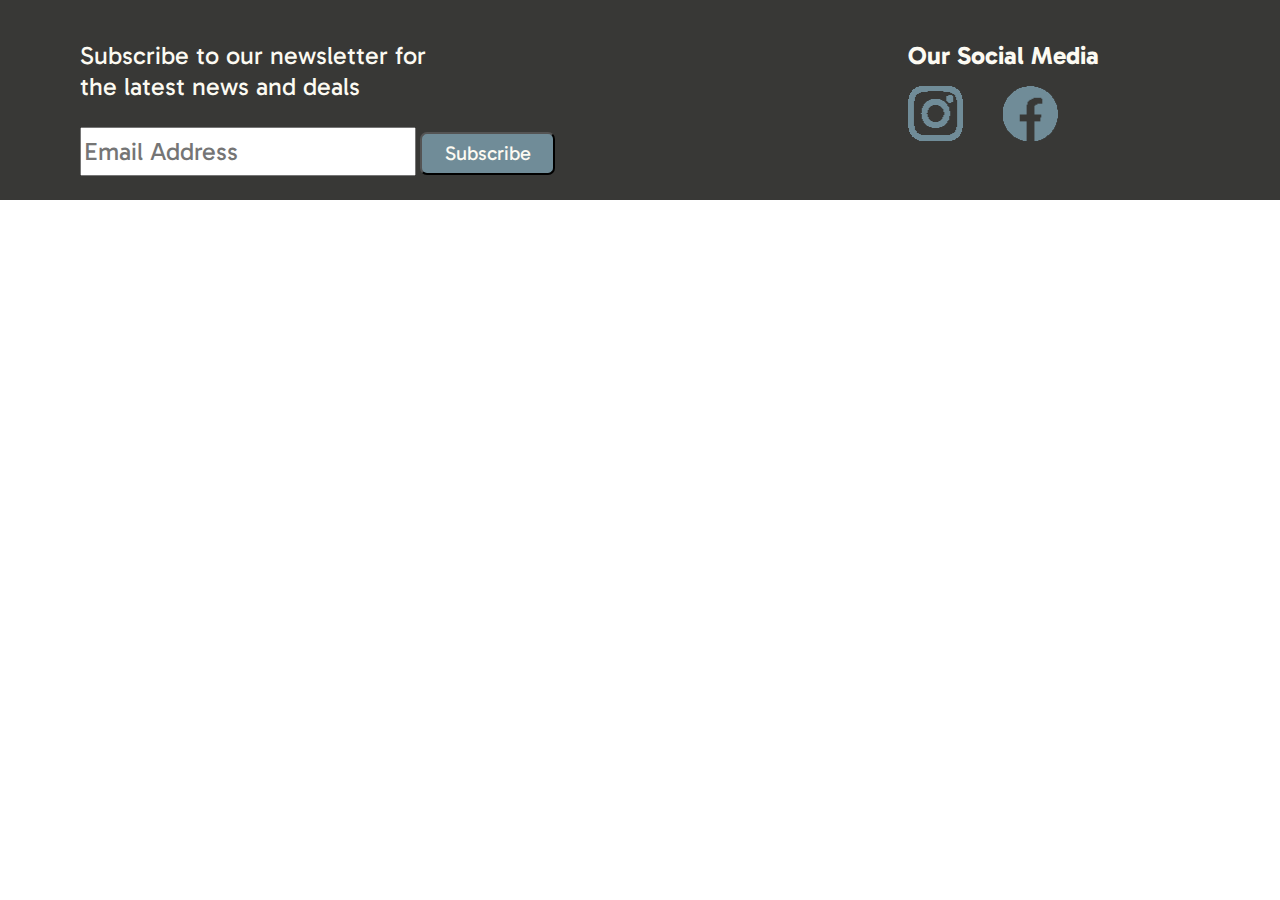
==== Pages/reservations.html @ e300bddf "Our Story page done w/ bugs" ====
<!DOCTYPE html>
<html lang="en">
<head>
    <meta charset="UTF-8">
    <meta http-equiv="X-UA-Compatible" content="IE=edge">
    <meta name="viewport" content="width=device-width, initial-scale=1.0">
    <title>Hikari-Reservations</title>
    <link rel="stylesheet" type="text/css" href="../css/reservations.css">
    <link rel="stylesheet" type="text/css" href="../css/global.css">
    <link rel="preconnect" href="https://fonts.googleapis.com">
    <link rel="preconnect" href="https://fonts.gstatic.com" crossorigin>
    <link href="https://fonts.googleapis.com/css2?family=DM+Serif+Display:ital@0;1&family=
    Gabarito:wght@400;500;600;700;800;900&family=Kaisei+Opti:wght@400;500;700&display=swap" rel="stylesheet">
</head>
<body>
    <div class="footer">
        <div id="footerLeft">
            <p>Subscribe to our newsletter for<br>the latest news and deals</p>
            <form>
                <input type="email" placeholder="Email Address" name="email" id="email">
                <input type="submit" value="Subscribe" name="subscribe" id="subscribe">
            </form>
        </div>
        <div id="footerRight">
            <label><b>Our Social Media</b></label>
            <div>
                <a href="#"><img src="../icons/logos/instagram icon.png"></a>
                <a href="#"><img src="../icons/logos/facebook icon.png" style="margin-left: 33px;"></a>
            </div>
        </div>
    </div>
</body>
</html>
---- css/global.css ----
/* font-family: 'DM Serif Display', serif;
font-family: 'Gabarito', cursive;
font-family: 'Kaisei Opti', serif; */

header{
    height: 180px;
    background-color: #535B50;
    position: relative;
}

nav a{
    color: #fcfaf2;
    font-size: 15px;
    text-decoration: none;
    margin-left: 15px;
}

body{
    max-width: 1280px;
    margin: auto;
}

.footer{
    display: flex;
    height: 200px;
    background-color: #383836;
}

#footerLeft{
    margin-top: 15px;
    margin-left: 80px;
}

#footerLeft p{
    font-family: 'Gabarito', cursive;
    color: #fcfaf2;
    font-size: 25px;
}

#email{
    font-family: 'Gabarito', cursive;
    width: 328px;
    height: 43px;
    font-size: 25px;
}

#subscribe{
    font-family: 'Gabarito', cursive;
    height: 43px;
    width: 135px;
    font-size: 20px;
    border-radius: 7px;
    color: #fcfaf2;
    background-color: #708c98;
    cursor: pointer;
}

#footerRight{
    margin-top: 40px;
    margin-left: 353px;
    font-size: 25px;
    font-family: 'Gabarito', cursive;
    color: #fcfaf2;
}

#footerRight img{
    height: 55px;
    width: 55px;
    margin-top: 15px;
}
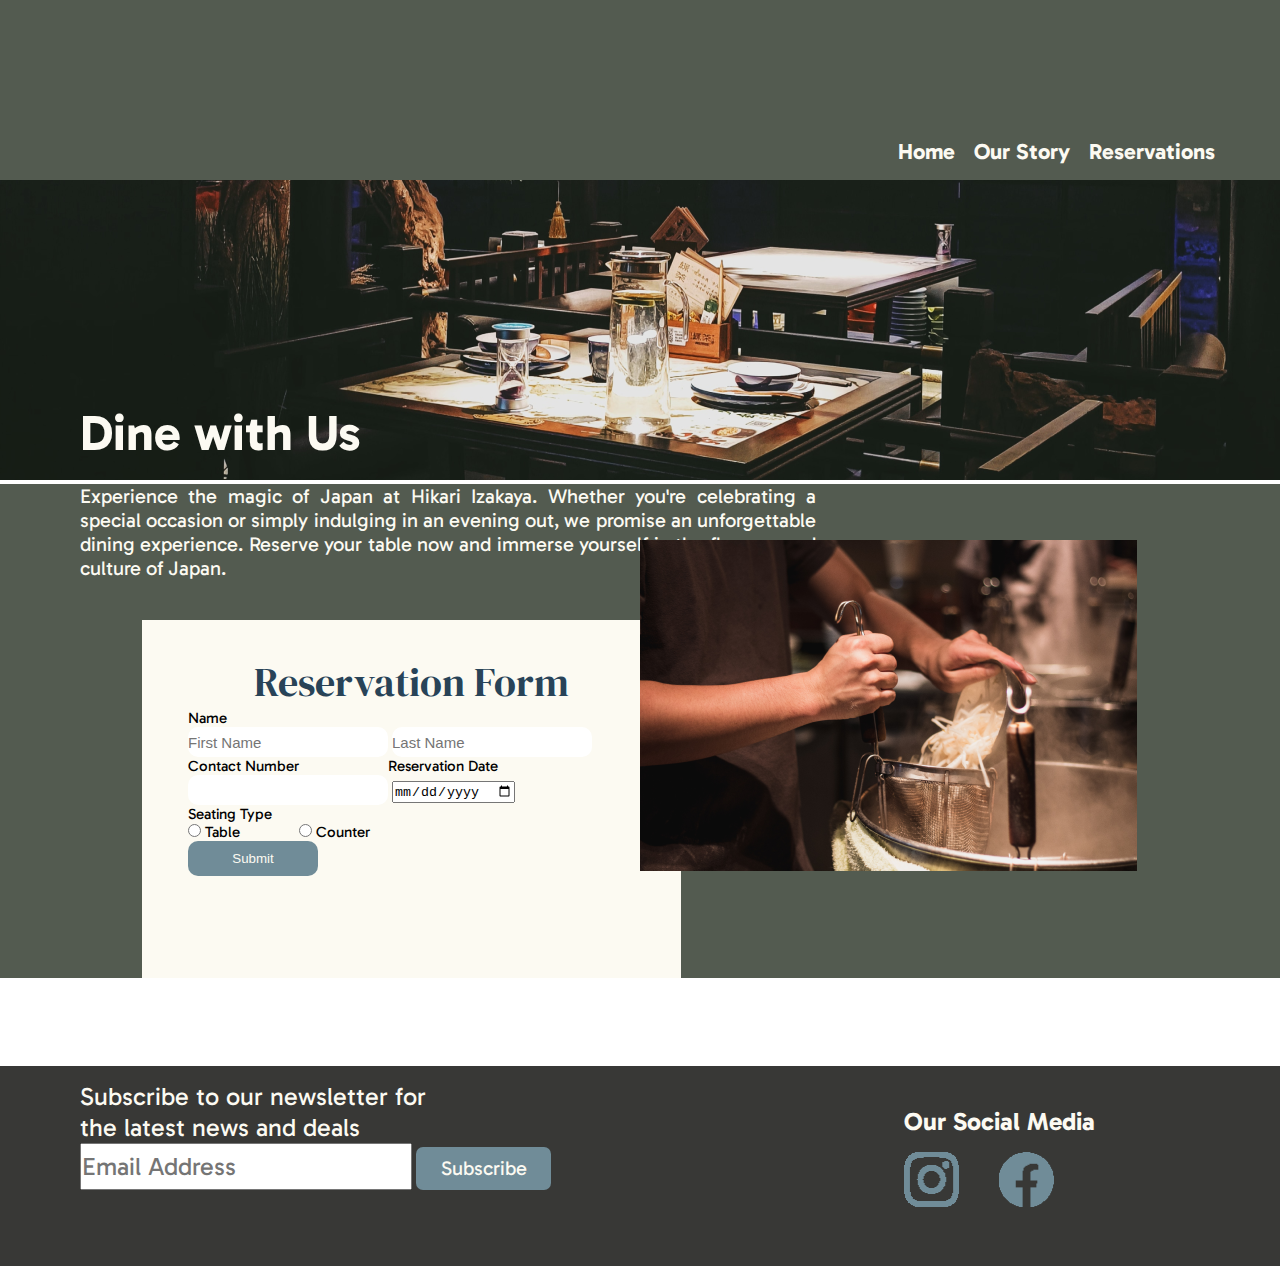
==== commit 46bb743b: "reservations.html done w/bugs" ====
--- a/Pages/reservations.html
+++ b/Pages/reservations.html
@@ -13,6 +13,55 @@
     Gabarito:wght@400;500;600;700;800;900&family=Kaisei+Opti:wght@400;500;700&display=swap" rel="stylesheet">
 </head>
 <body>
+    <header>
+        <nav>
+            <div id="rightContent">
+                <a href="index.html"><b>Home</b></a> 
+                <a href="story.html"><b>Our Story</b></a> 
+                <a href="reservations.html"><b>Reservations</b></a> 
+            </div>
+        </nav>
+    </header>
+    <div class="mainImage">
+        <img src="../icons/Reservation_assets/reservation banner.png">
+        <div id="title"><b>Dine with Us</b></div>
+    </div>
+    <div id="content">
+        <div id="description">
+            <p>
+                Experience the magic of Japan at Hikari Izakaya. Whether you're celebrating a special occasion or simply indulging in an evening out, 
+                we promise an unforgettable dining experience. Reserve your table now and immerse yourself in the flavours and culture of Japan.
+            </p>
+        </div>
+        <div id="parent">
+            <div id="reserveForm">
+                <p>Reservation Form</p>
+                <form>
+                    <label for="firstName">Name</label>
+                    <br>
+                    <input type="text" placeholder="First Name" name="firstName" id="firstName">
+                    <input type="text" placeholder="Last Name"  name="lastName" id="lastName">
+                    <br>
+                    <label for="contact">Contact Number</label>
+                    <label for="date">Reservation Date</label>
+                    <br>
+                    <input type="text" name="contact" id="contact">
+                    <input type="date" name="date" id="date">
+                    <br>
+                    <label>Seating Type</label>
+                    <br>
+                    <input type="radio" name="seatingTable" id="seatingTable">
+                    <label for="seatingTable">Table</label>
+                    <input type="radio" name="seatingCounter" id="seatingCounter">
+                    <label for="seatingCounter">Counter</label><br>
+                    <input type="submit" value="Submit" name="submit" id="submit">
+                </form>
+            </div>
+            <div id="sideImage">
+                <img src="../icons/Reservation_assets/content image.png">
+            </div>
+        </div>
+    </div>
     <div class="footer">
         <div id="footerLeft">
             <p>Subscribe to our newsletter for<br>the latest news and deals</p>
--- a/css/reservations.css
+++ b/css/reservations.css
@@ -0,0 +1,114 @@
+nav{
+    font-family: 'Gabarito', cursive;
+    text-align: right;
+    height: 80px;
+    bottom: 0;
+}
+
+#rightContent{
+    margin-right: 65px;
+    margin-bottom: 15px;
+    position: absolute;
+    bottom: 0;
+    right: 0;
+}
+
+#title{
+    position: absolute;
+    font-family: 'Gabarito', cursive;
+    bottom: 0;
+    margin-bottom: 21px;
+    margin-left: 80px;
+    color: #fcfaf2;
+    font-size: 50px;
+}
+
+#content{
+    background-color: #535B50;
+}
+
+#description{
+    font-family: 'Gabarito', cursive;
+    font-size: 20px;
+    color: #fcfaf2;
+    text-align: justify;
+    height: 107px;
+    width: 736px;
+    line-height: 24px;
+    margin-left: 80px;
+    margin-bottom: 29px;
+}
+
+#parent{
+    position: relative;
+    /* background-color: blue; */
+}
+
+#reserveForm{
+    background-color: #fcfaf2;
+    width: 539px;
+    height: 358px;
+    margin-left: 142px;
+    margin-bottom: 88px;
+}
+
+#reserveForm p{
+    text-align: center;
+    padding-top: 35px;
+
+    font-size: 40px;
+    color: #284358;
+    font-family: 'DM Serif Display', serif;
+}
+
+#reserveForm form{
+    margin-left: 46px;
+}
+
+#reserveForm form input[type="text"]{
+    width: 200px;
+    height: 30px;
+    border-radius: 10px;
+    border: none;
+    font-size: 15px;
+    color: #ADADAD
+}
+
+#reserveForm form label{
+    font-family: 'Gabarito', cursive;
+    font-size: 15px;
+}
+
+#reserveForm form label[for=date]{
+    padding-left: 85px;
+}
+
+#seatingCounter{
+    margin-left: 55px;
+}
+
+#submit{
+    border-radius: 10px;
+    background-color: #708C98;
+    color: #fcfaf2;
+    border: none;
+    height: 35px;
+    width: 130px;
+}
+
+#sideImage{
+    /* margin-right: 143px;
+    margin-bottom: 103px;
+    background-color: black; */
+    /* padding-left: -50px; */
+    position: absolute;
+    bottom: 0;
+    right: 0;
+    margin-right: 143px;
+    margin-bottom: 103px;
+}
+
+#sideImage img{
+    height: 331px;
+    width: 497px;
+}--- a/css/global.css
+++ b/css/global.css
@@ -1,6 +1,11 @@
 /* font-family: 'DM Serif Display', serif;
 font-family: 'Gabarito', cursive;
 font-family: 'Kaisei Opti', serif; */
+*{
+    margin: 0;
+    padding: 0;
+}
+
 
 header{
     height: 180px;
@@ -10,9 +15,18 @@
 
 nav a{
     color: #fcfaf2;
-    font-size: 15px;
+    font-size: 22px;
     text-decoration: none;
     margin-left: 15px;
+}
+
+.mainImage{
+    position: relative;
+}
+
+.mainImage img{
+    height: 300px;
+    width: 1280px;
 }
 
 body{
@@ -27,7 +41,7 @@
 }
 
 #footerLeft{
-    margin-top: 15px;
+    padding-top: 15px;
     margin-left: 80px;
 }
 
@@ -53,10 +67,11 @@
     color: #fcfaf2;
     background-color: #708c98;
     cursor: pointer;
+    border: none;
 }
 
 #footerRight{
-    margin-top: 40px;
+    padding-top: 40px;
     margin-left: 353px;
     font-size: 25px;
     font-family: 'Gabarito', cursive;
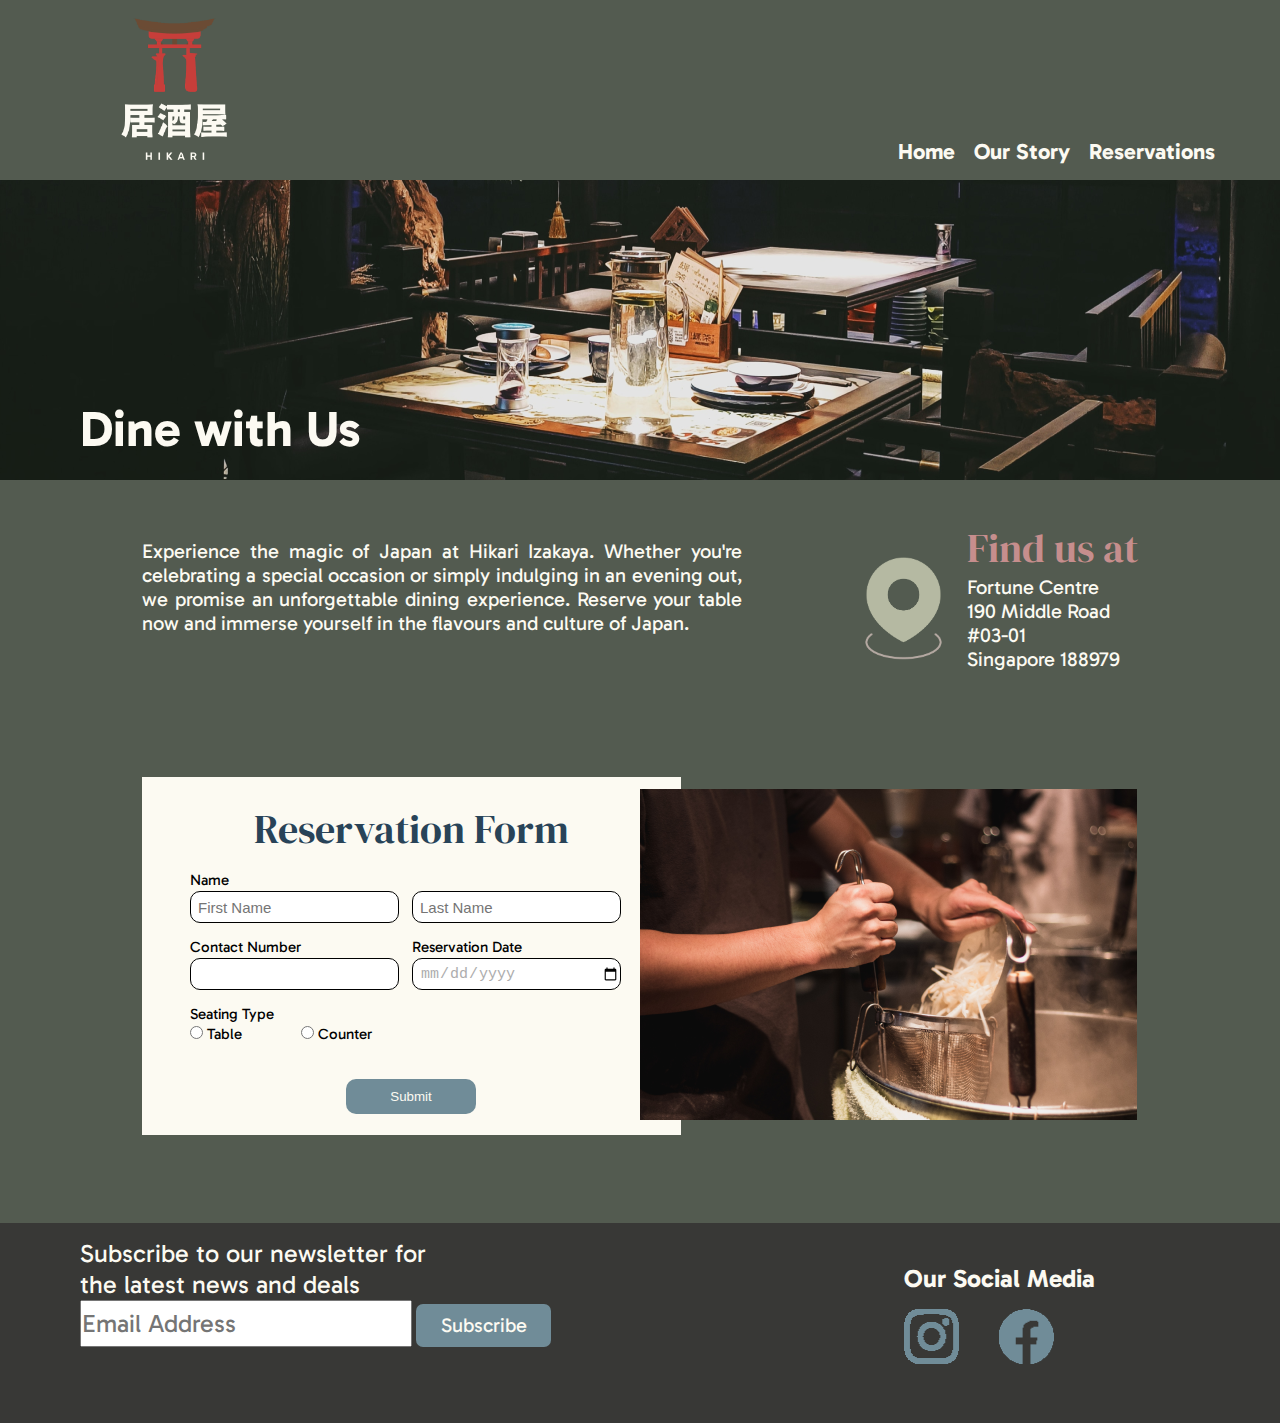
==== commit 485bcd2f: "Finished bugs + favicon" ====
--- a/Pages/reservations.html
+++ b/Pages/reservations.html
@@ -4,7 +4,8 @@
     <meta charset="UTF-8">
     <meta http-equiv="X-UA-Compatible" content="IE=edge">
     <meta name="viewport" content="width=device-width, initial-scale=1.0">
-    <title>Hikari-Reservations</title>
+    <title>Reservations</title>
+    <link rel="icon" type="image/x-icon" href="../icons/favicon_io (1)/favicon-16x16.png">
     <link rel="stylesheet" type="text/css" href="../css/reservations.css">
     <link rel="stylesheet" type="text/css" href="../css/global.css">
     <link rel="preconnect" href="https://fonts.googleapis.com">
@@ -15,6 +16,9 @@
 <body>
     <header>
         <nav>
+            <div id="logo">
+                <img src="../icons/izakaya hikari logo.png">
+            </div>
             <div id="rightContent">
                 <a href="index.html"><b>Home</b></a> 
                 <a href="story.html"><b>Our Story</b></a> 
@@ -27,33 +31,69 @@
         <div id="title"><b>Dine with Us</b></div>
     </div>
     <div id="content">
-        <div id="description">
-            <p>
-                Experience the magic of Japan at Hikari Izakaya. Whether you're celebrating a special occasion or simply indulging in an evening out, 
-                we promise an unforgettable dining experience. Reserve your table now and immerse yourself in the flavours and culture of Japan.
-            </p>
+        <div id="container">
+            <div id="description">
+                <p>
+                    Experience the magic of Japan at Hikari Izakaya. Whether you're celebrating a special occasion or simply indulging in an evening out, 
+                    we promise an unforgettable dining experience. Reserve your table now and immerse yourself in the flavours and culture of Japan.
+                </p>
+            </div>
+            <div id="locationIcon">
+                <img src="../icons/Reservation_assets/Pin_alt_fill@3x.png"/>
+            </div>
+            <div id="address">
+                <div id="pinkTitle">Find us at</div>
+                <p>Fortune Centre<br>190 Middle Road<br>#03-01<br>Singapore 188979</p>
+            </div>
         </div>
         <div id="parent">
             <div id="reserveForm">
                 <p>Reservation Form</p>
                 <form>
-                    <label for="firstName">Name</label>
-                    <br>
-                    <input type="text" placeholder="First Name" name="firstName" id="firstName">
-                    <input type="text" placeholder="Last Name"  name="lastName" id="lastName">
-                    <br>
-                    <label for="contact">Contact Number</label>
-                    <label for="date">Reservation Date</label>
-                    <br>
-                    <input type="text" name="contact" id="contact">
-                    <input type="date" name="date" id="date">
-                    <br>
-                    <label>Seating Type</label>
-                    <br>
-                    <input type="radio" name="seatingTable" id="seatingTable">
-                    <label for="seatingTable">Table</label>
-                    <input type="radio" name="seatingCounter" id="seatingCounter">
-                    <label for="seatingCounter">Counter</label><br>
+                    <table>
+                        <tr>
+                            <td>
+                                <label for="firstName">Name</label>
+                            </td>
+                        </tr>
+                        <tr>
+                            <td>
+                                <input type="text" placeholder="First Name" name="firstName" id="firstName">
+                            </td>
+                            <td>
+                                <input type="text" placeholder="Last Name"  name="lastName" id="lastName">
+                            </td>
+                        </tr>
+                        <tr>
+                            <td>
+                                <label for="contact">Contact Number</label>
+                            </td>
+                            <td>
+                                <label for="date">Reservation Date</label>
+                            </td>
+                        </tr>
+                        <tr>
+                            <td>
+                                <input type="text" name="contact" id="contact">
+                            </td>
+                            <td>
+                                <input type="date" name="date" id="date">
+                            </td>
+                        </tr>
+                        <tr>
+                            <td>
+                                <label id="seating">Seating Type</label>
+                            </td>
+                        </tr>
+                        <tr>
+                            <td>
+                                <input type="radio" name="seatingTable" id="seatingTable">
+                                Table
+                                <input type="radio" name="seatingCounter" id="seatingCounter">
+                                Counter
+                            </td>
+                        </tr>
+                    </table>
                     <input type="submit" value="Submit" name="submit" id="submit">
                 </form>
             </div>
--- a/css/reservations.css
+++ b/css/reservations.css
@@ -25,26 +25,71 @@
 
 #content{
     background-color: #535B50;
+    min-height: 735px;
 }
 
+#container{
+    display: flex;
+    flex-direction: row;
+}
+
+
 #description{
+    order: 1;
     font-family: 'Gabarito', cursive;
     font-size: 20px;
     color: #fcfaf2;
     text-align: justify;
     height: 107px;
-    width: 736px;
+    width: 600px;
     line-height: 24px;
-    margin-left: 80px;
-    margin-bottom: 29px;
+    margin-left: 142px;
+    margin-bottom: 131px;
+    margin-right: 98px;
+    padding-top: 59px;
+    /* background-color: black; */
+}
+
+#locationIcon{
+    order: 2;
+    padding-top: 67px;
+}
+
+#locationIcon img{
+    height: 127px;
+    width: 127px;
+}
+
+#address{
+    order: 3;
+    padding-top: 59px;
+    margin-right: 50px;
+    height: 142px;
+    width: 171px;
+}
+
+#address p{
+    font-family: 'Gabarito', cursive;
+    color: #fcfaf2;
+    font-size: 20px;
+    line-height: 24px;
+}
+
+#pinkTitle{
+    font-family: 'DM Serif Display', serif;
+    color: #C68E8D;
+    font-size: 40px;
+    line-height: 18px;
+    padding-bottom: 18px;
 }
 
 #parent{
-    position: relative;
-    /* background-color: blue; */
+    display: flex;
+    flex-direction: row;
 }
 
 #reserveForm{
+    order: 1;
     background-color: #fcfaf2;
     width: 539px;
     height: 358px;
@@ -54,8 +99,7 @@
 
 #reserveForm p{
     text-align: center;
-    padding-top: 35px;
-
+    padding-top: 25px;
     font-size: 40px;
     color: #284358;
     font-family: 'DM Serif Display', serif;
@@ -63,24 +107,28 @@
 
 #reserveForm form{
     margin-left: 46px;
-}
-
-#reserveForm form input[type="text"]{
-    width: 200px;
-    height: 30px;
-    border-radius: 10px;
-    border: none;
-    font-size: 15px;
-    color: #ADADAD
-}
-
-#reserveForm form label{
     font-family: 'Gabarito', cursive;
     font-size: 15px;
 }
 
-#reserveForm form label[for=date]{
-    padding-left: 85px;
+#reserveForm form input[type="text"], #reserveForm form input[type="date"] {
+    width: 200px;
+    height: 30px;
+    border-radius: 10px;
+    border: black solid 1px;
+    font-size: 15px;
+    color: #ADADAD;
+    padding-left: 7px;
+}
+
+#reserveForm form table tr td{
+    width: 220px;
+}
+
+#reserveForm form label{
+    display: inline-block;
+    font-size: 15px;
+    padding-top: 13px;
 }
 
 #seatingCounter{
@@ -94,18 +142,17 @@
     border: none;
     height: 35px;
     width: 130px;
+    margin-left: 158px;
+    margin-top: 34px;
+
 }
 
 #sideImage{
-    /* margin-right: 143px;
-    margin-bottom: 103px;
-    background-color: black; */
-    /* padding-left: -50px; */
-    position: absolute;
-    bottom: 0;
-    right: 0;
+    order: 2;
     margin-right: 143px;
-    margin-bottom: 103px;
+    margin-bottom: 95px;
+    padding-top: 12px;
+    margin-left: -41px;
 }
 
 #sideImage img{
--- a/css/global.css
+++ b/css/global.css
@@ -20,11 +20,23 @@
     margin-left: 15px;
 }
 
+#logo img{
+    height: 150px;
+    width: 150px;
+    margin-top: 15px;
+    margin-left: 100px;
+}
+
+#logo{
+    text-align: left;
+}
+
 .mainImage{
     position: relative;
 }
 
 .mainImage img{
+    display: block;
     height: 300px;
     width: 1280px;
 }
@@ -41,8 +53,9 @@
 }
 
 #footerLeft{
-    padding-top: 15px;
+    margin-top: 15px;
     margin-left: 80px;
+    /* background-color: black; */
 }
 
 #footerLeft p{
@@ -76,6 +89,7 @@
     font-size: 25px;
     font-family: 'Gabarito', cursive;
     color: #fcfaf2;
+    /* background-color: black; */
 }
 
 #footerRight img{
